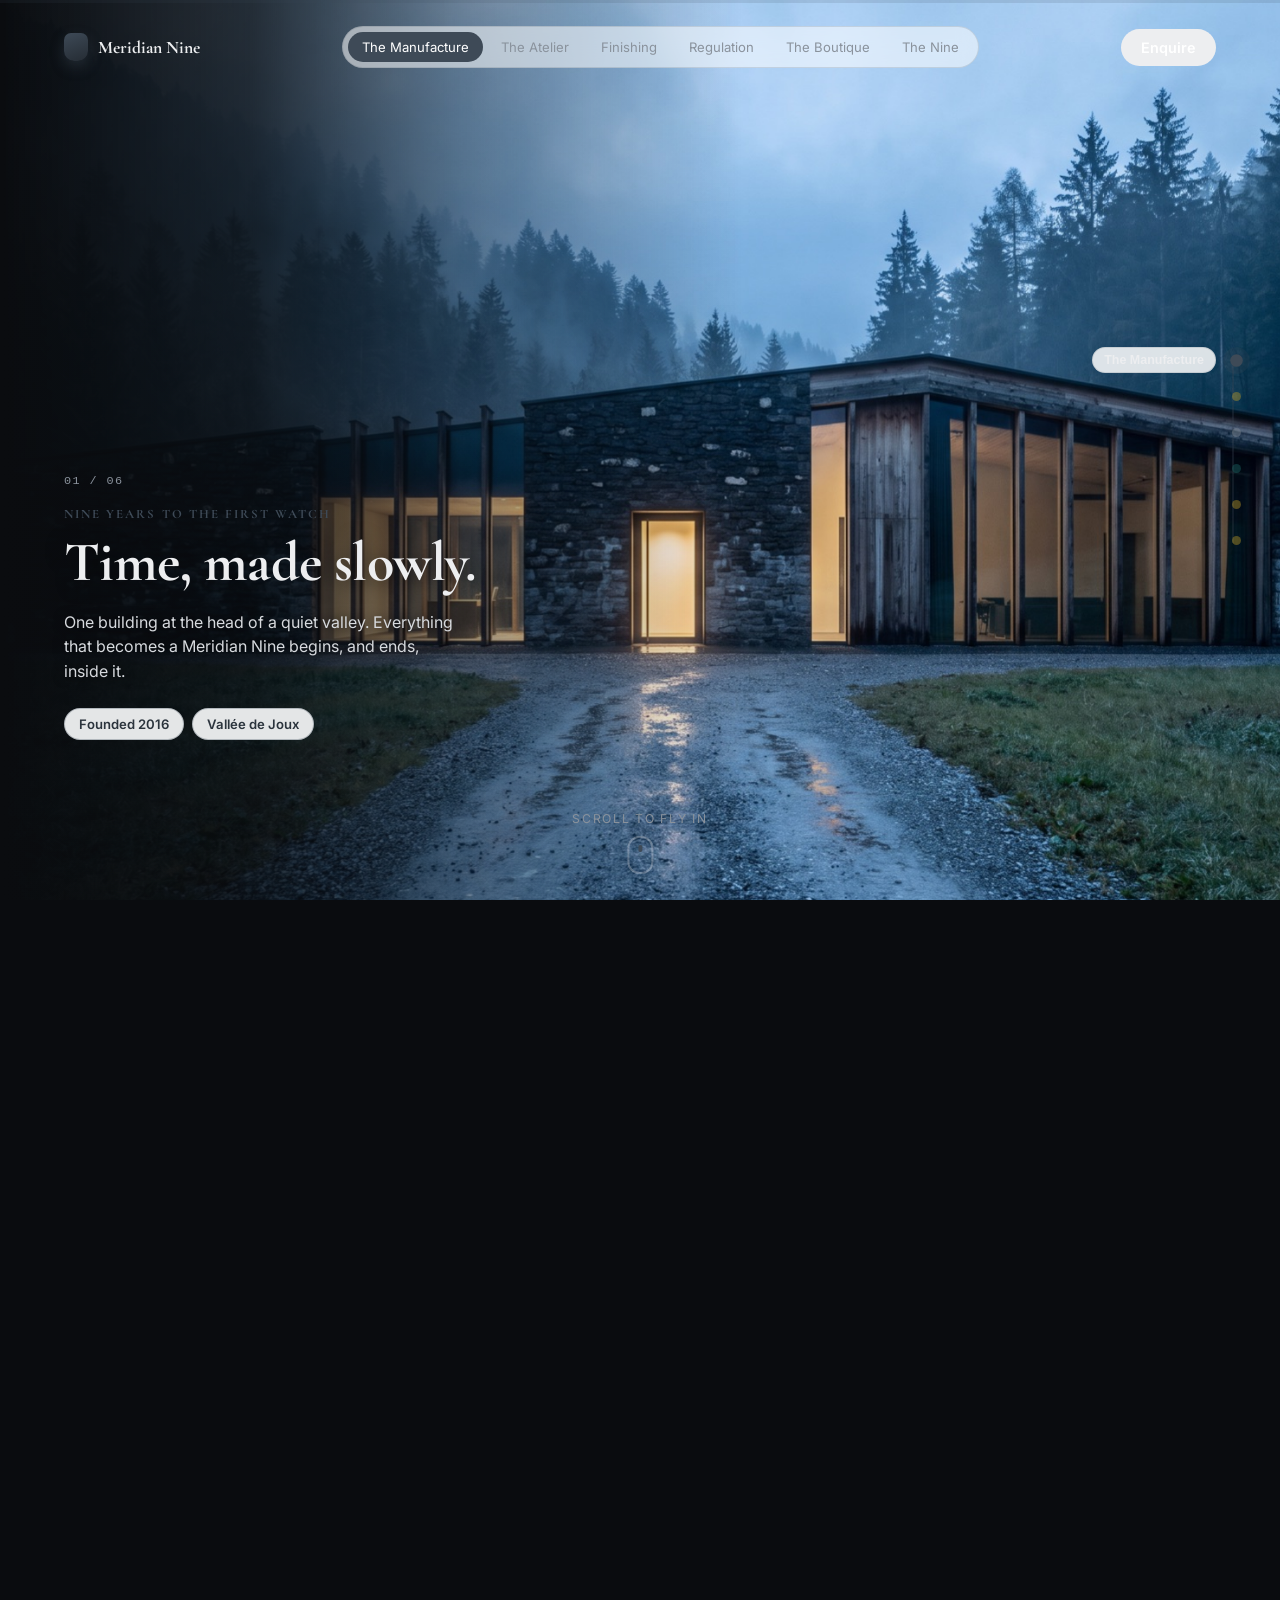
==== site/index.html @ 1deae92b "feat: scroll-scrubbed camera-flight site for Meridian Nine Six-scene forward-flying landing page bui" ====
<!doctype html>
<html lang="en">
<head>
  <meta charset="utf-8" />
  <meta name="viewport" content="width=device-width, initial-scale=1, viewport-fit=cover" />
  <title>Meridian Nine — nine years to the first watch</title>
  <meta name="description" content="Scroll to fly through the world of Meridian Nine, from the alpine manufacture to the wrist." />
  <style>
    /* Dark theme: the film is near-black, so the chrome follows it. */
    :root, .sw-root {
      --sw-bg: #0A0C0F;
      --sw-ink: #EDEEF0;
      --sw-ink-soft: #8A929C;
      --sw-accent: #C9A227;
      --sw-font-display: 'Cormorant Garamond', 'Times New Roman', Georgia, serif;
      --sw-font-body: 'Inter', -apple-system, BlinkMacSystemFont, 'Segoe UI', Helvetica, Arial, sans-serif;
    }
    body { background: #0A0C0F; }
  </style>
  <link rel="preconnect" href="https://fonts.googleapis.com">
  <link rel="preconnect" href="https://fonts.gstatic.com" crossorigin>
  <link href="https://fonts.googleapis.com/css2?family=Cormorant+Garamond:wght@300;400;500&family=Inter:wght@300;400;500&display=swap" rel="stylesheet">
</head>
<body>
  <div id="top"></div>
  <div id="world"></div>

  <script src="scrub-engine.js"></script>
  <script>
    // Legs are procedural 2.5D camera moves rendered locally from the six stills
    // (see render25d.py + camera-paths.md). Seams are matched on luminance rather than
    // content, so a slightly wider crossfade than the default reads better here.
    mountScrollWorld(document.getElementById('world'), {
      brand: { name: 'Meridian Nine', href: '#top' },
      cta: { label: 'Enquire', href: '#finale' },
      hint: 'scroll to fly in',
      diveScroll: 1.3,
      crossfade: 0.16,
      connScroll: 0.9,
      sections: [
        {
          id: 'manufacture', label: 'The Manufacture',
          still: 'assets/scene1.jpg',
          clip: 'assets/vid/leg1.mp4',
          clipMobile: 'assets/vid/leg1-m.mp4',
          accent: '#3E4A57',
          scroll: 1.5, linger: 0.35,
          eyebrow: 'Nine years to the first watch',
          title: 'Time, made slowly.',
          body: 'One building at the head of a quiet valley. Everything that becomes a Meridian Nine begins, and ends, inside it.',
          tags: ['Founded 2016', 'Vallée de Joux'],
        },
        {
          id: 'atelier', label: 'The Atelier',
          still: 'assets/scene2.jpg',
          clip: 'assets/vid/leg2.mp4',
          clipMobile: 'assets/vid/leg2-m.mp4',
          accent: '#C9A227',
          scroll: 1.4, linger: 0.4,
          eyebrow: 'The movement',
          title: 'Two hundred parts, one pair of hands.',
          body: 'Each movement is assembled, disassembled and assembled again by the same watchmaker. Their mark goes on the bridge.',
          tags: ['In-house calibre', 'Hand-finished', 'Single-maker assembly'],
        },
        {
          id: 'finishing', label: 'Finishing',
          still: 'assets/scene3.jpg',
          clip: 'assets/vid/leg3.mp4',
          clipMobile: 'assets/vid/leg3-m.mp4',
          accent: '#8A929C',
          scroll: 1.2,
          eyebrow: 'Case and crystal',
          title: 'The part you feel before you read it.',
          body: 'Cases are cut from a single billet, then brushed and polished by hand until the light breaks along one clean line.',
          tags: ['316L steel', 'Domed sapphire'],
        },
        {
          id: 'lab', label: 'Regulation',
          still: 'assets/scene4.jpg',
          clip: 'assets/vid/leg4.mp4',
          clipMobile: 'assets/vid/leg4-m.mp4',
          accent: '#1F6F6B',
          scroll: 1.2,
          eyebrow: 'Certification',
          title: 'Measured for fifteen days.',
          body: 'Every watch is regulated in five positions and two temperatures, then left to run. We publish the numbers with the watch.',
          tags: ['−2/+4 sec/day', 'Five positions', '15-day test'],
        },
        {
          id: 'boutique', label: 'The Boutique',
          still: 'assets/scene5.jpg',
          clip: 'assets/vid/leg5.mp4',
          clipMobile: 'assets/vid/leg5-m.mp4',
          accent: '#C9A227',
          scroll: 1.3, linger: 0.35,
          eyebrow: 'Ownership',
          title: 'Bought once. Kept open.',
          body: 'Sold in four cities and serviced in all of them, for as long as the watch exists. Servicing is part of the price, not an invoice later.',
          tags: ['Lifetime servicing', 'Four boutiques'],
        },
        {
          id: 'finale', label: 'The Nine',
          still: 'assets/scene6.jpg',
          clip: 'assets/vid/leg6.mp4',
          clipMobile: 'assets/vid/leg6-m.mp4',
          accent: '#C9A227',
          scroll: 1.8, linger: 0.5,
          eyebrow: 'And it all arrives at',
          title: 'One watch. Nine a year.',
          body: 'The Meridian Nine is made nine times a year. There is no second model, and there is no waiting list you can pay to skip.',
          tags: [],
          cta: { primary: { label: 'Request an introduction', href: '#' },
                 secondary: { label: 'Read the calibre notes', href: '#' } },
        },
      ],
      // Architecture A (one continuous forward take) has no connectors —
      // the legs themselves chain seamlessly. Nulls keep the seams crossfaded.
      connectors: [null, null, null, null, null],
    });
  </script>
</body>
</html>
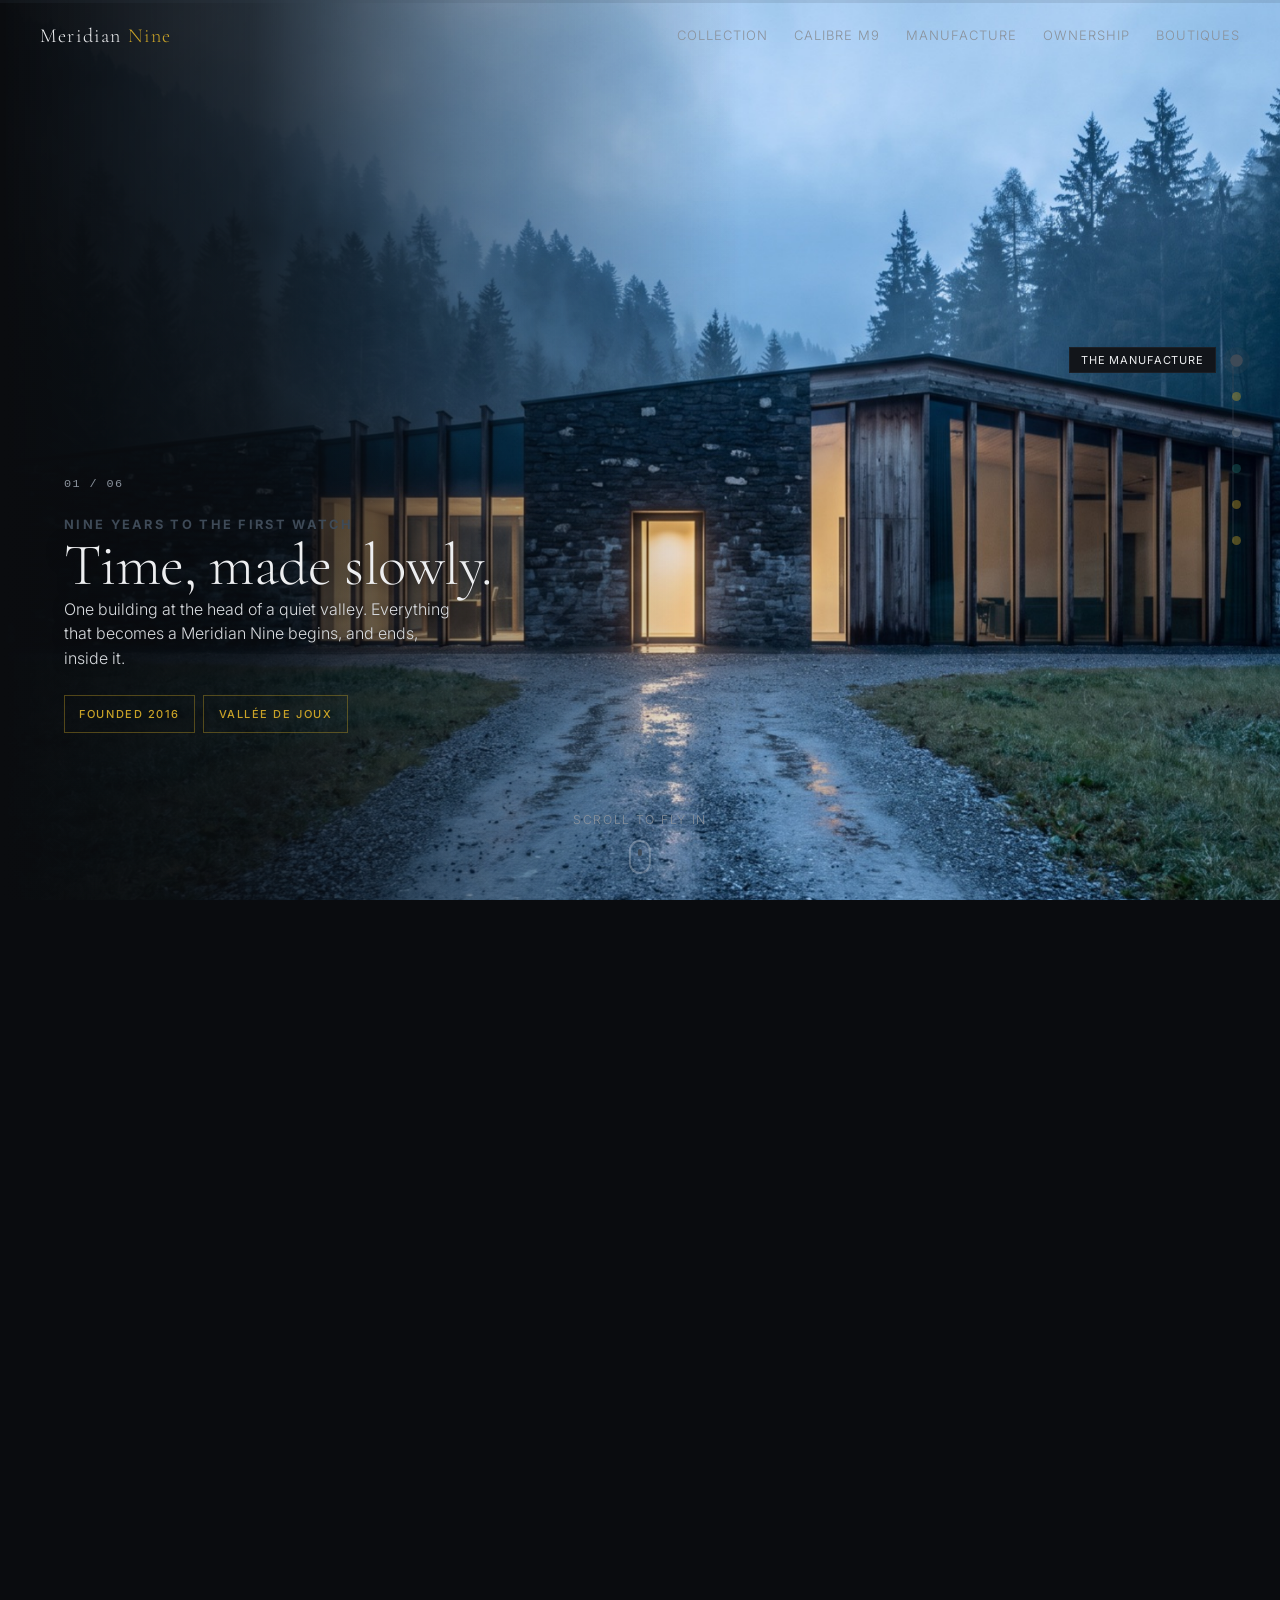
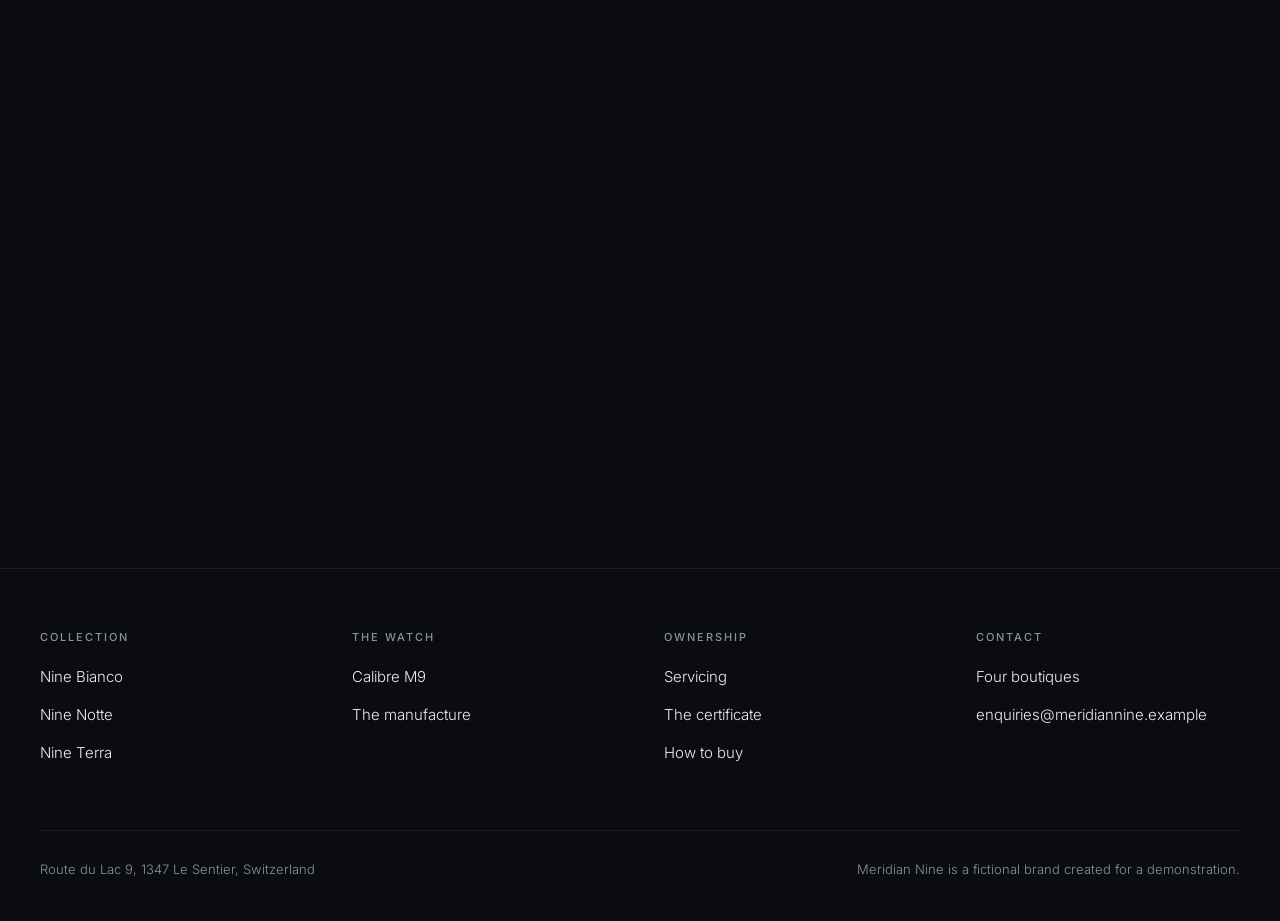
==== commit 55b9c45c: "feat: build out Meridian Nine as a full brand site - BRAND.md: brand bible — voice rules, three refe" ====
--- a/site/index.html
+++ b/site/index.html
@@ -20,9 +20,61 @@
   <link rel="preconnect" href="https://fonts.googleapis.com">
   <link rel="preconnect" href="https://fonts.gstatic.com" crossorigin>
   <link href="https://fonts.googleapis.com/css2?family=Cormorant+Garamond:wght@300;400;500&family=Inter:wght@300;400;500&display=swap" rel="stylesheet">
+  <link rel="stylesheet" href="assets/brand.css">
+  <style>
+    /* The home header floats over the film rather than sitting on a ground. */
+    .mn-header--over { position: fixed; left: 0; right: 0; top: 0; }
+    .mn-footer { position: relative; z-index: 2; background: var(--ink); }
+
+    /* The engine's tag and route-label chrome mixes toward #fff, which produces
+       white pills on this dark film. Restate them as hairline marks instead —
+       the site uses rules and outlines, never filled pills. */
+    .sw-copy__tags li {
+      background: transparent;
+      border: 1px solid color-mix(in srgb, var(--gold) 38%, transparent);
+      border-radius: 0;
+      color: var(--gold);
+      font-family: var(--font-body);
+      font-size: 0.6875rem;
+      font-weight: 500;
+      letter-spacing: 0.14em;
+      text-transform: uppercase;
+      padding: 0.55rem 0.9rem;
+    }
+    .sw-route__label {
+      background: var(--ink-2);
+      color: var(--bone);
+      border: 1px solid var(--ink-3);
+      border-radius: 0;
+      font-family: var(--font-body);
+      font-weight: 400;
+      letter-spacing: 0.08em;
+      text-transform: uppercase;
+      font-size: 0.6875rem;
+    }
+    /* Copy on the film uses the site's display face, not the engine default. */
+    .sw-copy__title { font-family: var(--font-display); font-weight: 300; letter-spacing: -0.01em; }
+    .sw-copy__eyebrow { font-family: var(--font-body); letter-spacing: 0.18em; }
+  </style>
 </head>
 <body>
   <div id="top"></div>
+  <a class="mn-skip" href="#world">Skip to content</a>
+
+  <header class="mn-header mn-header--over">
+    <div class="mn-header__in">
+      <a class="mn-word" href="index.html">Meridian<span>&nbsp;Nine</span></a>
+      <button class="mn-burger" type="button" aria-expanded="false" aria-controls="mn-nav">Menu</button>
+      <nav class="mn-nav" id="mn-nav" aria-label="Main">
+        <a href="collection.html">Collection</a>
+        <a href="calibre.html">Calibre M9</a>
+        <a href="manufacture.html">Manufacture</a>
+        <a href="ownership.html">Ownership</a>
+        <a href="boutiques.html">Boutiques</a>
+      </nav>
+    </div>
+  </header>
+
   <div id="world"></div>
 
   <script src="scrub-engine.js"></script>
@@ -31,8 +83,7 @@
     // (see render25d.py + camera-paths.md). Seams are matched on luminance rather than
     // content, so a slightly wider crossfade than the default reads better here.
     mountScrollWorld(document.getElementById('world'), {
-      brand: { name: 'Meridian Nine', href: '#top' },
-      cta: { label: 'Enquire', href: '#finale' },
+      nav: false,
       hint: 'scroll to fly in',
       diveScroll: 1.3,
       crossfade: 0.16,
@@ -109,8 +160,8 @@
           title: 'One watch. Nine a year.',
           body: 'The Meridian Nine is made nine times a year. There is no second model, and there is no waiting list you can pay to skip.',
           tags: [],
-          cta: { primary: { label: 'Request an introduction', href: '#' },
-                 secondary: { label: 'Read the calibre notes', href: '#' } },
+          cta: { primary: { label: 'Request an introduction', href: 'boutiques.html' },
+                 secondary: { label: 'The calibre', href: 'calibre.html' } },
         },
       ],
       // Architecture A (one continuous forward take) has no connectors —
@@ -118,5 +169,48 @@
       connectors: [null, null, null, null, null],
     });
   </script>
+
+<footer class="mn-footer">
+  <div class="mn-wrap">
+    <div class="mn-footer__cols">
+      <div>
+        <h2>Collection</h2>
+        <ul>
+          <li><a href="collection.html#bianco">Nine Bianco</a></li>
+          <li><a href="collection.html#notte">Nine Notte</a></li>
+          <li><a href="collection.html#terra">Nine Terra</a></li>
+        </ul>
+      </div>
+      <div>
+        <h2>The watch</h2>
+        <ul>
+          <li><a href="calibre.html">Calibre M9</a></li>
+          <li><a href="manufacture.html">The manufacture</a></li>
+        </ul>
+      </div>
+      <div>
+        <h2>Ownership</h2>
+        <ul>
+          <li><a href="ownership.html">Servicing</a></li>
+          <li><a href="ownership.html#certificate">The certificate</a></li>
+          <li><a href="ownership.html#buying">How to buy</a></li>
+        </ul>
+      </div>
+      <div>
+        <h2>Contact</h2>
+        <ul>
+          <li><a href="boutiques.html">Four boutiques</a></li>
+          <li><a href="mailto:enquiries@meridiannine.example">enquiries@meridiannine.example</a></li>
+        </ul>
+      </div>
+    </div>
+    <div class="mn-footer__base">
+      <span>Route du Lac 9, 1347 Le Sentier, Switzerland</span>
+      <span>Meridian Nine is a fictional brand created for a demonstration.</span>
+    </div>
+  </div>
+</footer>
+
+<script src="assets/site.js"></script>
 </body>
 </html>
--- a/site/assets/brand.css
+++ b/site/assets/brand.css
@@ -0,0 +1,300 @@
+/* ==========================================================================
+   Meridian Nine — site design system
+   Every page loads this. Tokens and rules come from BRAND.md §8; do not
+   introduce a colour, size or motion value that isn't defined here.
+
+   Namespaced `mn-` so nothing collides with the scroll engine's `sw-` layer
+   on the home page.
+   ========================================================================== */
+
+:root {
+  /* Palette — BRAND.md §8 */
+  --ink:        #0A0C0F;
+  --ink-2:      #12151A;
+  --ink-3:      #1B1F26;
+  --bone:       #EDEEF0;
+  --bone-soft:  #8A929C;
+  --gold:       #C9A227;
+  --teal:       #1F6F6B;
+  --slate:      #3E4A57;
+
+  /* One accent per view. Pages override --accent; Terra is the only teal. */
+  --accent: var(--gold);
+
+  --font-display: 'Cormorant Garamond', 'Times New Roman', Georgia, serif;
+  --font-body: 'Inter', -apple-system, BlinkMacSystemFont, 'Segoe UI', Helvetica, Arial, sans-serif;
+
+  /* Type scale. Display carries the size contrast that signals restraint —
+     a page headline is at least 4x body size. */
+  --t-eyebrow: 0.6875rem;
+  --t-body:    clamp(0.9375rem, 0.9rem + 0.2vw, 1.0625rem);
+  --t-lead:    clamp(1.125rem, 1rem + 0.6vw, 1.5rem);
+  --t-h3:      clamp(1.375rem, 1.1rem + 1.1vw, 2rem);
+  --t-h2:      clamp(2rem, 1.3rem + 3vw, 3.75rem);
+  --t-h1:      clamp(3rem, 1.5rem + 6.5vw, 8rem);
+
+  /* Whitespace is the main luxury signal. */
+  --gap:       clamp(1.25rem, 1rem + 1vw, 2rem);
+  --section:   clamp(6rem, 12vh, 12rem);
+  --measure:   68ch;
+  --col:       1200px;
+
+  --ease: cubic-bezier(0.16, 1, 0.3, 1);
+  --dur: 560ms;
+}
+
+*, *::before, *::after { box-sizing: border-box; }
+
+html { -webkit-text-size-adjust: 100%; scroll-behavior: smooth; }
+@media (prefers-reduced-motion: reduce) { html { scroll-behavior: auto; } }
+
+body {
+  margin: 0;
+  background: var(--ink);
+  color: var(--bone);
+  font-family: var(--font-body);
+  font-size: var(--t-body);
+  font-weight: 300;
+  line-height: 1.65;
+  -webkit-font-smoothing: antialiased;
+}
+
+img { max-width: 100%; display: block; }
+
+::selection { background: var(--accent); color: var(--ink); }
+
+:focus-visible {
+  outline: 2px solid var(--accent);
+  outline-offset: 3px;
+}
+
+.mn-skip {
+  position: absolute; left: -9999px; top: 0; z-index: 100;
+  background: var(--ink-2); color: var(--bone);
+  padding: 0.75rem 1.25rem; border: 1px solid var(--accent);
+}
+.mn-skip:focus { left: 1rem; top: 1rem; }
+
+/* --- Layout ------------------------------------------------------------- */
+
+.mn-wrap { width: min(100% - 2.5rem, var(--col)); margin-inline: auto; }
+.mn-narrow { width: min(100% - 2.5rem, 760px); margin-inline: auto; }
+.mn-section { padding-block: var(--section); }
+.mn-measure { max-width: var(--measure); }
+
+.mn-rule { border: 0; border-top: 1px solid var(--ink-3); margin: 0; }
+
+/* --- Typography --------------------------------------------------------- */
+
+h1, h2, h3 {
+  font-family: var(--font-display);
+  font-weight: 300;
+  letter-spacing: -0.01em;
+  line-height: 1.04;
+  margin: 0;
+  text-wrap: balance;
+}
+
+h1 { font-size: var(--t-h1); }
+h2 { font-size: var(--t-h2); }
+h3 { font-size: var(--t-h3); line-height: 1.15; }
+
+p { margin: 0 0 1.15em; }
+p:last-child { margin-bottom: 0; }
+
+.mn-eyebrow {
+  font-family: var(--font-body);
+  font-size: var(--t-eyebrow);
+  font-weight: 500;
+  letter-spacing: 0.18em;
+  text-transform: uppercase;
+  color: var(--accent);
+  margin: 0 0 1.5rem;
+}
+
+.mn-lead {
+  font-size: var(--t-lead);
+  line-height: 1.5;
+  color: var(--bone);
+  font-weight: 300;
+}
+
+.mn-soft { color: var(--bone-soft); }
+
+.mn-num { font-variant-numeric: tabular-nums; }
+
+a { color: inherit; }
+
+.mn-link {
+  color: var(--bone);
+  text-decoration: none;
+  border-bottom: 1px solid var(--ink-3);
+  padding-bottom: 2px;
+  transition: border-color var(--dur) var(--ease), color var(--dur) var(--ease);
+}
+.mn-link:hover { border-bottom-color: var(--accent); color: var(--accent); }
+
+/* --- Header ------------------------------------------------------------- */
+
+.mn-header {
+  position: sticky; top: 0; z-index: 50;
+  background: color-mix(in srgb, var(--ink) 88%, transparent);
+  backdrop-filter: blur(14px);
+  border-bottom: 1px solid var(--ink-3);
+}
+/* On the home page the header floats over the film with no ground of its own. */
+.mn-header--over { background: transparent; border-bottom-color: transparent; backdrop-filter: none; }
+
+.mn-header__in {
+  width: min(100% - 2.5rem, var(--col));
+  margin-inline: auto;
+  display: flex; align-items: center; justify-content: space-between;
+  gap: var(--gap);
+  min-height: 72px;
+}
+
+.mn-word {
+  font-family: var(--font-display);
+  font-size: 1.25rem;
+  letter-spacing: 0.06em;
+  text-decoration: none;
+  color: var(--bone);
+  white-space: nowrap;
+}
+.mn-word span { color: var(--accent); }
+
+.mn-nav { display: flex; gap: clamp(1rem, 2vw, 2.25rem); align-items: center; }
+
+.mn-nav a {
+  font-size: 0.8125rem;
+  letter-spacing: 0.08em;
+  text-transform: uppercase;
+  text-decoration: none;
+  color: var(--bone-soft);
+  padding: 0.35rem 0;
+  border-bottom: 1px solid transparent;
+  transition: color var(--dur) var(--ease), border-color var(--dur) var(--ease);
+  white-space: nowrap;
+}
+.mn-nav a:hover { color: var(--bone); }
+.mn-nav a[aria-current="page"] { color: var(--bone); border-bottom-color: var(--accent); }
+
+.mn-burger {
+  display: none;
+  background: none; border: 1px solid var(--ink-3); color: var(--bone);
+  font: inherit; font-size: 0.75rem; letter-spacing: 0.1em; text-transform: uppercase;
+  padding: 0.5rem 0.85rem; cursor: pointer;
+}
+
+@media (max-width: 820px) {
+  .mn-burger { display: block; }
+  .mn-nav {
+    position: fixed; inset: 72px 0 auto 0;
+    flex-direction: column; align-items: flex-start;
+    gap: 0;
+    background: var(--ink-2);
+    border-bottom: 1px solid var(--ink-3);
+    padding: 0.5rem 1.25rem 1.5rem;
+  }
+  .mn-nav[hidden] { display: none; }
+  .mn-nav a { width: 100%; padding: 0.85rem 0; border-bottom: 1px solid var(--ink-3); font-size: 0.9375rem; }
+}
+
+/* --- Buttons ------------------------------------------------------------ */
+
+.mn-btn {
+  display: inline-block;
+  font-size: 0.8125rem; letter-spacing: 0.12em; text-transform: uppercase; font-weight: 500;
+  padding: 1rem 2rem;
+  text-decoration: none;
+  border: 1px solid var(--accent);
+  color: var(--ink); background: var(--accent);
+  transition: background var(--dur) var(--ease), color var(--dur) var(--ease);
+}
+.mn-btn:hover { background: transparent; color: var(--accent); }
+
+.mn-btn--ghost { background: transparent; color: var(--bone); border-color: var(--ink-3); }
+.mn-btn--ghost:hover { background: transparent; color: var(--accent); border-color: var(--accent); }
+
+/* --- Hero --------------------------------------------------------------- */
+
+.mn-hero { position: relative; min-height: min(78vh, 760px); display: grid; }
+.mn-hero__img { position: absolute; inset: 0; width: 100%; height: 100%; object-fit: cover; }
+.mn-hero::after {
+  content: ""; position: absolute; inset: 0;
+  background: linear-gradient(to bottom, color-mix(in srgb, var(--ink) 55%, transparent) 0%,
+              color-mix(in srgb, var(--ink) 20%, transparent) 45%, var(--ink) 100%);
+}
+.mn-hero__copy { position: relative; z-index: 2; align-self: end; padding-block: clamp(3rem, 8vh, 6rem); }
+
+/* --- Spec tables -------------------------------------------------------- */
+
+.mn-spec { width: 100%; border-collapse: collapse; font-variant-numeric: tabular-nums; }
+.mn-spec caption { text-align: left; margin-bottom: 1.25rem; }
+.mn-spec th, .mn-spec td { text-align: left; padding: 0.95rem 0; border-bottom: 1px solid var(--ink-3); vertical-align: top; }
+.mn-spec th { font-weight: 400; color: var(--bone-soft); width: 42%; padding-right: var(--gap); }
+.mn-spec td { color: var(--bone); }
+.mn-spec tr:last-child th, .mn-spec tr:last-child td { border-bottom: 0; }
+
+/* --- Figure bands ------------------------------------------------------- */
+
+.mn-band { margin-block: var(--section); }
+.mn-band img { width: 100%; height: clamp(280px, 52vh, 620px); object-fit: cover; }
+.mn-band figcaption { color: var(--bone-soft); font-size: 0.8125rem; margin-top: 1rem; max-width: var(--measure); }
+
+/* --- Grids -------------------------------------------------------------- */
+
+.mn-grid { display: grid; gap: clamp(2rem, 4vw, 4rem); }
+.mn-grid--2 { grid-template-columns: repeat(auto-fit, minmax(min(100%, 320px), 1fr)); }
+.mn-grid--3 { grid-template-columns: repeat(auto-fit, minmax(min(100%, 260px), 1fr)); }
+
+/* Two-column editorial split: image one side, prose the other. */
+.mn-split { display: grid; gap: clamp(2rem, 5vw, 5rem); align-items: center; }
+@media (min-width: 900px) { .mn-split { grid-template-columns: 1fr 1fr; } }
+@media (min-width: 900px) { .mn-split--wide-left { grid-template-columns: 1.25fr 1fr; } }
+
+/* --- Reference card ----------------------------------------------------- */
+
+.mn-ref { display: block; text-decoration: none; color: inherit; }
+.mn-ref img { width: 100%; aspect-ratio: 3 / 4; object-fit: cover; background: var(--ink-2); }
+.mn-ref__meta { display: flex; justify-content: space-between; align-items: baseline; gap: 1rem; margin-top: 1.25rem; padding-top: 1rem; border-top: 1px solid var(--ink-3); }
+.mn-ref__name { font-family: var(--font-display); font-size: var(--t-h3); }
+.mn-ref__price { color: var(--bone-soft); font-size: 0.9375rem; font-variant-numeric: tabular-nums; white-space: nowrap; }
+.mn-ref__note { color: var(--bone-soft); font-size: 0.875rem; margin-top: 0.5rem; }
+.mn-ref:hover .mn-ref__name { color: var(--accent); transition: color var(--dur) var(--ease); }
+
+/* --- Footer ------------------------------------------------------------- */
+
+.mn-footer { border-top: 1px solid var(--ink-3); padding-block: clamp(3rem, 7vh, 5rem) 2.5rem; margin-top: var(--section); }
+.mn-footer h2 { font-family: var(--font-body); font-size: var(--t-eyebrow); font-weight: 500; letter-spacing: 0.18em; text-transform: uppercase; color: var(--bone-soft); margin-bottom: 1.25rem; }
+.mn-footer ul { list-style: none; margin: 0; padding: 0; }
+.mn-footer li { margin-bottom: 0.6rem; }
+.mn-footer a { color: var(--bone); text-decoration: none; font-size: 0.9375rem; }
+.mn-footer a:hover { color: var(--accent); }
+.mn-footer__cols { display: grid; gap: clamp(2rem, 4vw, 3rem); grid-template-columns: repeat(auto-fit, minmax(min(100%, 200px), 1fr)); }
+.mn-footer__base { display: flex; flex-wrap: wrap; gap: 1rem 2rem; justify-content: space-between; margin-top: clamp(3rem, 6vh, 4.5rem); padding-top: 1.75rem; border-top: 1px solid var(--ink-3); color: var(--bone-soft); font-size: 0.8125rem; }
+
+/* --- Forms -------------------------------------------------------------- */
+
+.mn-field { display: block; margin-bottom: 1.75rem; }
+.mn-field > span { display: block; font-size: var(--t-eyebrow); letter-spacing: 0.18em; text-transform: uppercase; color: var(--bone-soft); margin-bottom: 0.6rem; }
+.mn-field input, .mn-field select, .mn-field textarea {
+  width: 100%; background: transparent; color: var(--bone);
+  border: 0; border-bottom: 1px solid var(--ink-3);
+  padding: 0.75rem 0; font: inherit; font-size: 1rem;
+  transition: border-color var(--dur) var(--ease);
+}
+.mn-field input:focus, .mn-field select:focus, .mn-field textarea:focus { outline: none; border-bottom-color: var(--accent); }
+.mn-field select { appearance: none; cursor: pointer; }
+.mn-field select option { background: var(--ink-2); color: var(--bone); }
+.mn-field textarea { resize: vertical; min-height: 7rem; }
+
+/* --- Reveal on scroll --------------------------------------------------- */
+
+.mn-reveal { opacity: 0; transform: translateY(18px); transition: opacity var(--dur) var(--ease), transform var(--dur) var(--ease); }
+.mn-reveal.is-in { opacity: 1; transform: none; }
+
+@media (prefers-reduced-motion: reduce) {
+  .mn-reveal { opacity: 1; transform: none; transition: none; }
+  * { animation-duration: 0.001ms !important; transition-duration: 0.001ms !important; }
+}
